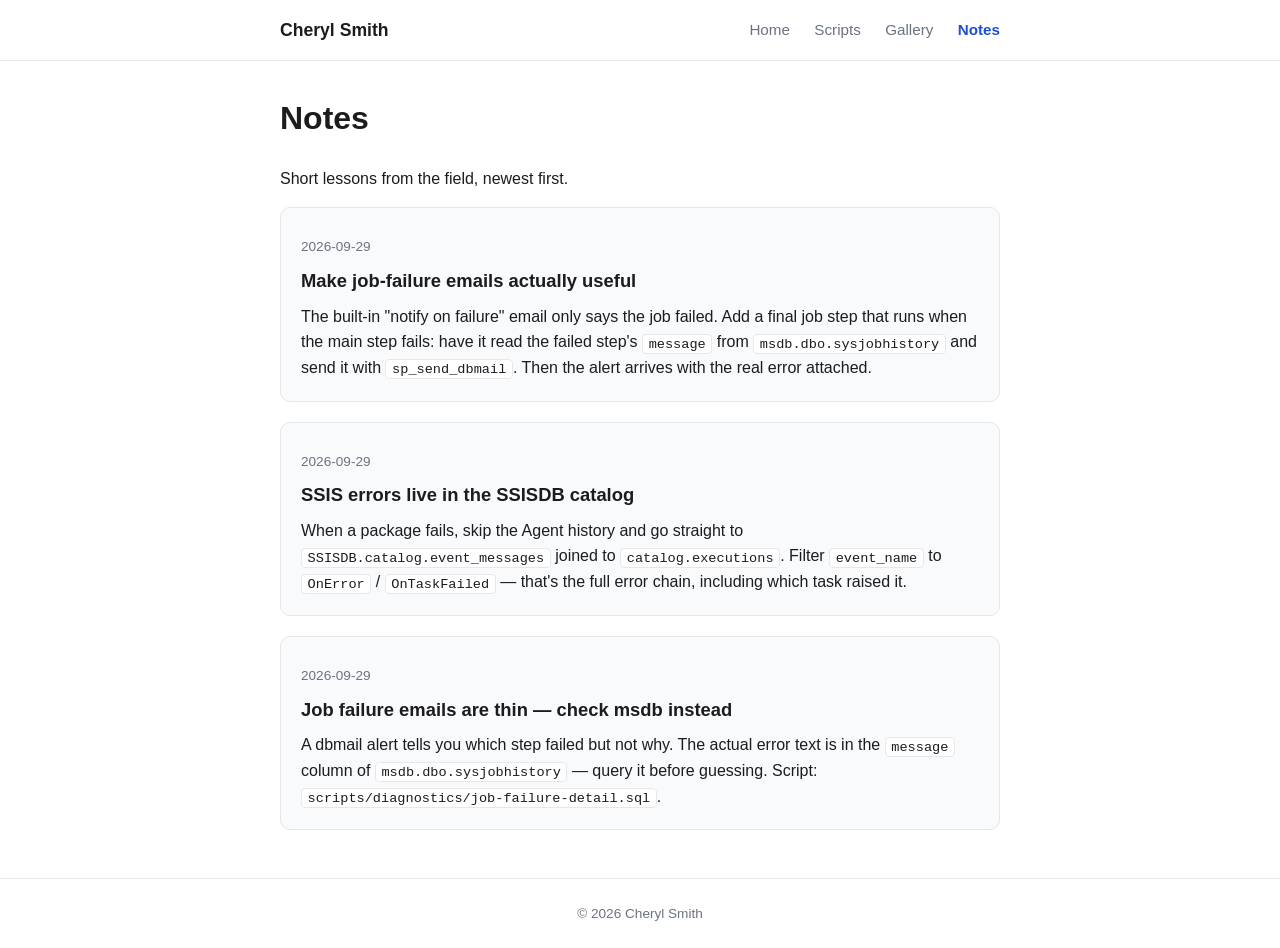
==== notes.html @ 9d222846 "Publish personal site" ====
<!DOCTYPE html>
<html lang="en">
<head>
<meta charset="utf-8">
<meta name="viewport" content="width=device-width, initial-scale=1">
<title>Notes — Cheryl Smith</title>
<link rel="stylesheet" href="styles.css">
</head>
<body>

<header class="site-header">
  <div class="container">
    <a class="brand" href="index.html">Cheryl Smith</a>
    <nav>
      <a href="index.html">Home</a>
      <a href="scripts.html">Scripts</a>
      <a href="gallery.html">Gallery</a>
      <a href="notes.html" class="active">Notes</a>
    </nav>
  </div>
</header>

<main class="container">
  <h1>Notes</h1>
  <p>Short lessons from the field, newest first.</p>

  <!--
    HOW TO ADD A NOTE
    Copy one <article class="note"> ... </article> block, paste it at the
    top of the list below (right after this comment), and update the date,
    heading, and body. Commit and push -- the site updates automatically.
  -->

  <article class="note">
    <p class="note-date">2026-09-29</p>
    <h2>Make job-failure emails actually useful</h2>
    <p>
      The built-in "notify on failure" email only says the job failed. Add a
      final job step that runs when the main step fails: have it read the
      failed step's <code>message</code> from
      <code>msdb.dbo.sysjobhistory</code> and send it with
      <code>sp_send_dbmail</code>. Then the alert arrives with the real error
      attached.
    </p>
  </article>

  <article class="note">
    <p class="note-date">2026-09-29</p>
    <h2>SSIS errors live in the SSISDB catalog</h2>
    <p>
      When a package fails, skip the Agent history and go straight to
      <code>SSISDB.catalog.event_messages</code> joined to
      <code>catalog.executions</code>. Filter
      <code>event_name</code> to <code>OnError</code> /
      <code>OnTaskFailed</code> — that's the full error chain, including
      which task raised it.
    </p>
  </article>

  <article class="note">
    <p class="note-date">2026-09-29</p>
    <h2>Job failure emails are thin — check msdb instead</h2>
    <p>
      A dbmail alert tells you which step failed but not why. The actual error
      text is in the <code>message</code> column of
      <code>msdb.dbo.sysjobhistory</code> — query it before guessing.
      Script: <code>scripts/diagnostics/job-failure-detail.sql</code>.
    </p>
  </article>
</main>

<footer>
  <div class="container">&copy; 2026 Cheryl Smith</div>
</footer>

</body>
</html>
---- styles.css ----
/* Shared stylesheet for the whole site. Plain CSS, no frameworks. */

:root {
  --bg: #ffffff;
  --text: #1c1c1e;
  --muted: #6b7280;
  --accent: #1d4ed8;
  --border: #e5e7eb;
  --card-bg: #f9fafb;
}

* { box-sizing: border-box; }

body {
  margin: 0;
  font-family: -apple-system, BlinkMacSystemFont, "Segoe UI", Roboto, Helvetica, Arial, sans-serif;
  line-height: 1.6;
  color: var(--text);
  background: var(--bg);
}

.container {
  max-width: 760px;
  margin: 0 auto;
  padding: 0 20px;
}

/* Header + nav (same on every page) */
.site-header {
  border-bottom: 1px solid var(--border);
  margin-bottom: 2rem;
}

.site-header .container {
  display: flex;
  flex-wrap: wrap;
  align-items: center;
  justify-content: space-between;
  gap: 0.5rem;
  padding-top: 1rem;
  padding-bottom: 1rem;
}

.brand {
  font-weight: 700;
  font-size: 1.1rem;
  color: var(--text);
  text-decoration: none;
}

.site-header nav a {
  margin-left: 1.25rem;
  color: var(--muted);
  text-decoration: none;
  font-size: 0.95rem;
}

.site-header nav a:hover { color: var(--text); }
.site-header nav a.active { color: var(--accent); font-weight: 600; }

/* Home page */
.hero h1 { font-size: 2.2rem; margin-bottom: 0.25rem; }
.subtitle { font-size: 1.2rem; color: var(--muted); margin-top: 0; }

.cards {
  display: grid;
  grid-template-columns: repeat(auto-fit, minmax(200px, 1fr));
  gap: 1rem;
  margin: 2rem 0;
}

.card {
  display: block;
  padding: 1.25rem;
  border: 1px solid var(--border);
  border-radius: 10px;
  background: var(--card-bg);
  text-decoration: none;
  color: var(--text);
}

.card:hover { border-color: var(--accent); }
.card h2 { margin: 0 0 0.5rem; font-size: 1.1rem; }
.card p { margin: 0; color: var(--muted); font-size: 0.95rem; }

/* Script library */
.script-group { margin-bottom: 2rem; }
.script-group h2 { font-size: 1.25rem; border-bottom: 1px solid var(--border); padding-bottom: 0.4rem; }

.script { margin-bottom: 1.25rem; }
.script h3 { margin: 0 0 0.25rem; font-size: 1.05rem; }
.script p { margin: 0.25rem 0; color: var(--muted); }
.script code {
  font-family: ui-monospace, SFMono-Regular, Menlo, Consolas, monospace;
  font-size: 0.85rem;
  background: var(--card-bg);
  border: 1px solid var(--border);
  border-radius: 4px;
  padding: 0.1rem 0.35rem;
}

/* Gallery */
.gallery {
  display: grid;
  grid-template-columns: repeat(auto-fill, minmax(200px, 1fr));
  gap: 1rem;
  margin: 1.5rem 0;
}

.gallery figure {
  margin: 0;
  border: 1px solid var(--border);
  border-radius: 10px;
  overflow: hidden;
  background: var(--card-bg);
}

.gallery img { width: 100%; height: auto; display: block; }
.gallery figcaption { padding: 0.6rem 0.8rem; font-size: 0.9rem; color: var(--muted); }

.empty-note {
  grid-column: 1 / -1;
  color: var(--muted);
  border: 1px dashed var(--border);
  border-radius: 10px;
  padding: 2rem;
  text-align: center;
}

/* Notes */
.note {
  border: 1px solid var(--border);
  border-radius: 10px;
  padding: 1.25rem;
  margin-bottom: 1.25rem;
  background: var(--card-bg);
}

.note-date { color: var(--muted); font-size: 0.85rem; margin: 0 0 0.25rem; }
.note h2 { margin: 0 0 0.5rem; font-size: 1.15rem; }
.note p { margin: 0.5rem 0; }
.note p:last-child { margin-bottom: 0; }
.note code {
  font-family: ui-monospace, SFMono-Regular, Menlo, Consolas, monospace;
  font-size: 0.85rem;
  background: #fff;
  border: 1px solid var(--border);
  border-radius: 4px;
  padding: 0.1rem 0.35rem;
}

footer {
  border-top: 1px solid var(--border);
  margin-top: 3rem;
  padding: 1.5rem 0;
  color: var(--muted);
  font-size: 0.85rem;
  text-align: center;
}

/* From-email archive additions */
.group-note {
  color: #666;
  font-size: 0.9em;
  margin: -0.5em 0 1em;
}
.script-date {
  color: #888;
  font-size: 0.85em;
  margin-left: 0.5em;
}
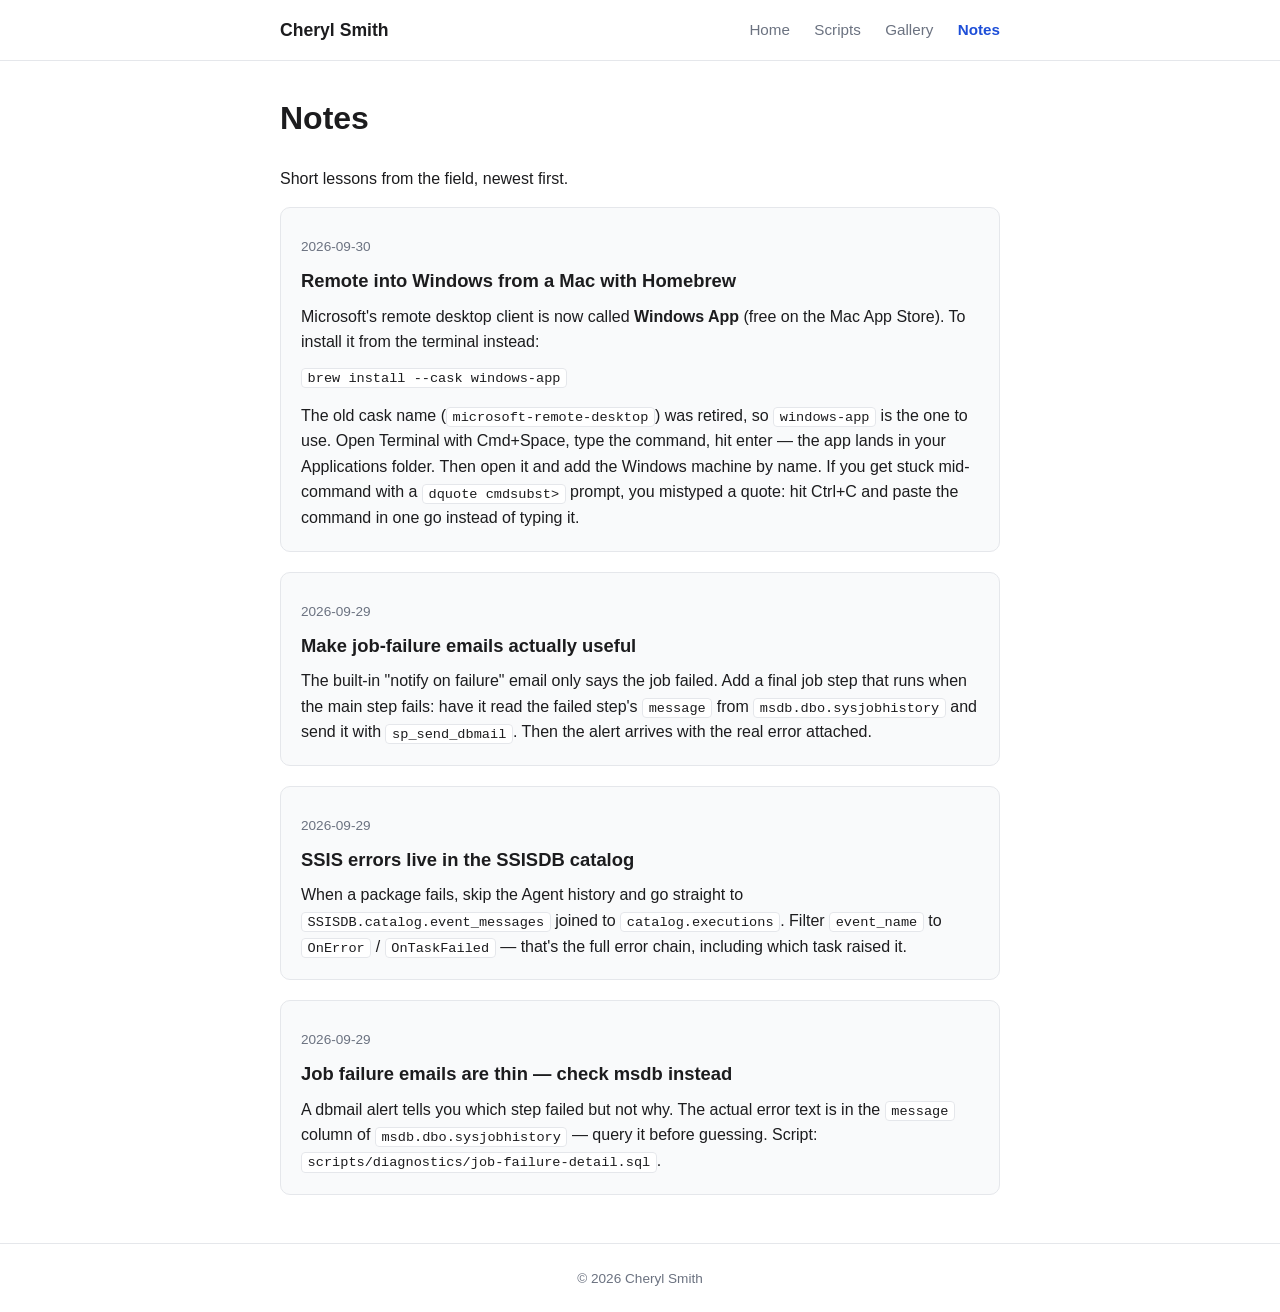
==== commit 31a4c708: "Add note: install Windows App via Homebrew" ====
--- a/notes.html
+++ b/notes.html
@@ -30,6 +30,26 @@
     top of the list below (right after this comment), and update the date,
     heading, and body. Commit and push -- the site updates automatically.
   -->
+
+  <article class="note">
+    <p class="note-date">2026-09-30</p>
+    <h2>Remote into Windows from a Mac with Homebrew</h2>
+    <p>
+      Microsoft's remote desktop client is now called <strong>Windows
+      App</strong> (free on the Mac App Store). To install it from the
+      terminal instead:
+    </p>
+<pre><code>brew install --cask windows-app</code></pre>
+    <p>
+      The old cask name (<code>microsoft-remote-desktop</code>) was retired,
+      so <code>windows-app</code> is the one to use. Open Terminal with
+      Cmd+Space, type the command, hit enter — the app lands in your
+      Applications folder. Then open it and add the Windows machine by name.
+      If you get stuck mid-command with a <code>dquote cmdsubst&gt;</code>
+      prompt, you mistyped a quote: hit Ctrl+C and paste the command in one
+      go instead of typing it.
+    </p>
+  </article>
 
   <article class="note">
     <p class="note-date">2026-09-29</p>
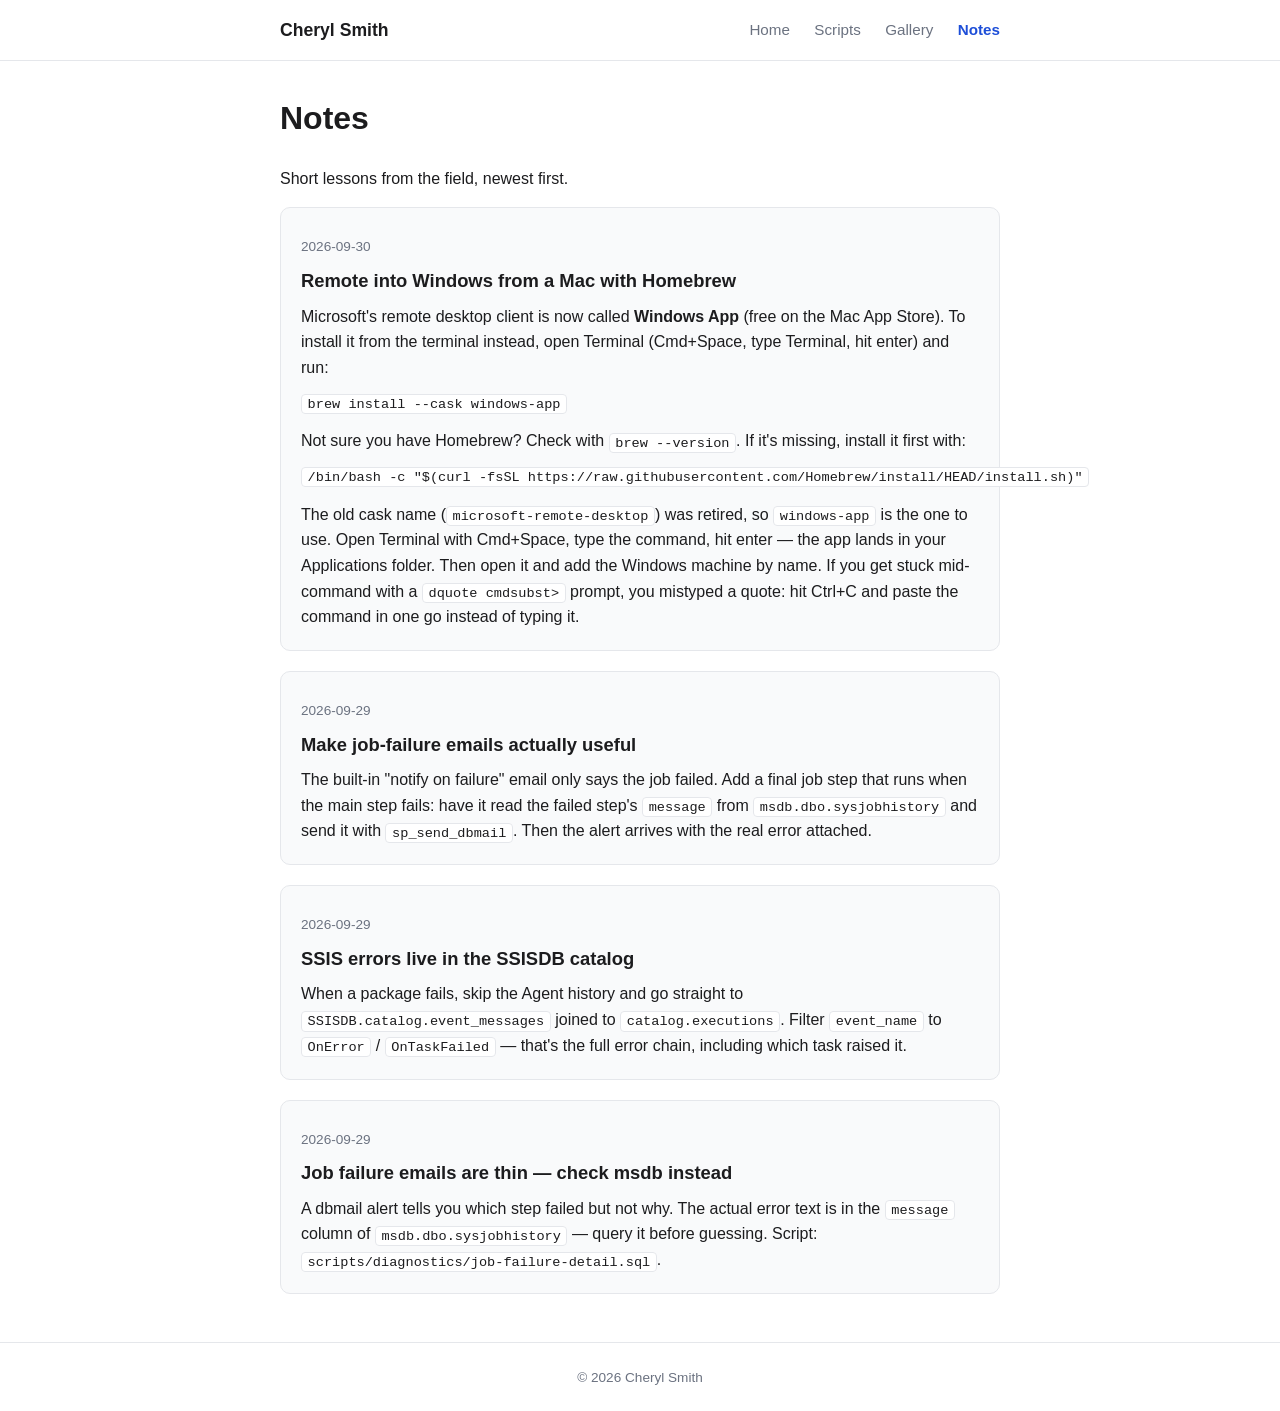
==== commit 7e4bd0a2: "Add Homebrew install step to Windows App note" ====
--- a/notes.html
+++ b/notes.html
@@ -37,9 +37,15 @@
     <p>
       Microsoft's remote desktop client is now called <strong>Windows
       App</strong> (free on the Mac App Store). To install it from the
-      terminal instead:
+      terminal instead, open Terminal (Cmd+Space, type Terminal, hit enter)
+      and run:
     </p>
 <pre><code>brew install --cask windows-app</code></pre>
+    <p>
+      Not sure you have Homebrew? Check with <code>brew --version</code>. If
+      it's missing, install it first with:
+    </p>
+<pre><code>/bin/bash -c "$(curl -fsSL https://raw.githubusercontent.com/Homebrew/install/HEAD/install.sh)"</code></pre>
     <p>
       The old cask name (<code>microsoft-remote-desktop</code>) was retired,
       so <code>windows-app</code> is the one to use. Open Terminal with
